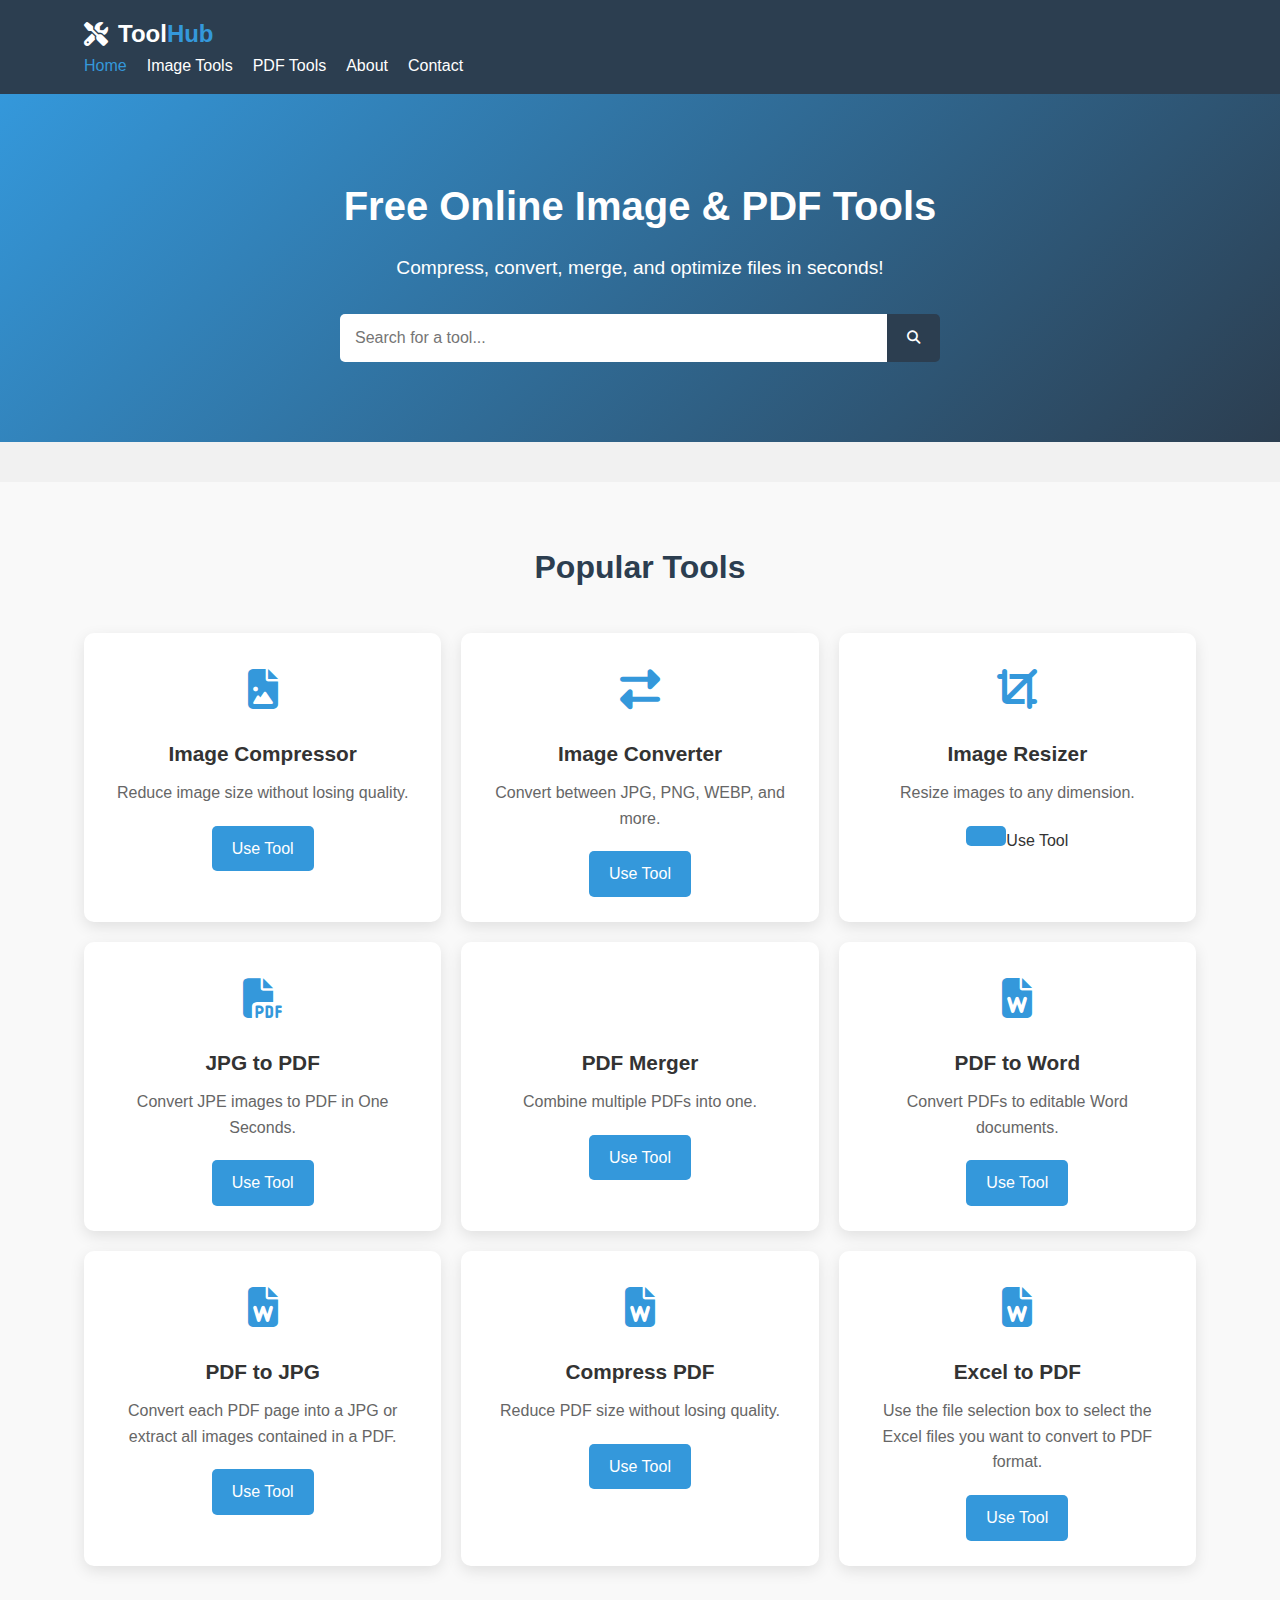
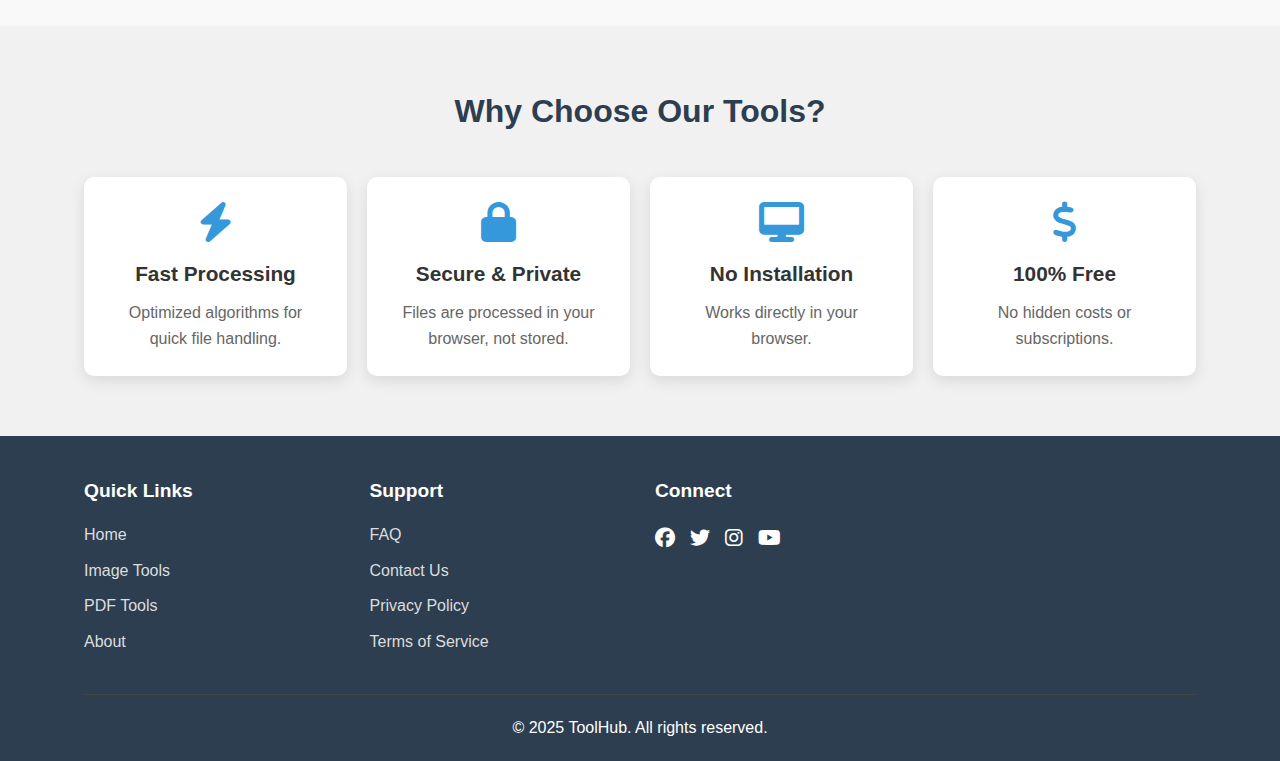
==== index.html @ 3c630be7 "index.html" ====
<!DOCTYPE html>
<html lang="en">
<head>
    <meta charset="UTF-8">
    <meta name="viewport" content="width=device-width, initial-scale=1.0">
    <meta name="description" content="Free online tools for images and PDFs. Compress, convert, merge, and optimize files easily.">
    <meta name="keywords" content="image tools, PDF tools, compress images, merge PDFs, convert files">
    <meta name="author" content="Arman">
    <title>Image & PDF Tools | Free Online Tools</title>
    <link rel="stylesheet" href="https://cdnjs.cloudflare.com/ajax/libs/font-awesome/6.4.0/css/all.min.css">
    <link rel="stylesheet" href="styles.css">
    <!-- Google AdSense -->
    <script async src="https://pagead2.googlesyndication.com/pagead/js/adsbygoogle.js?client=ca-pub-YOUR_AD_UNIT_ID" crossorigin="anonymous"></script>
</head>
<body>
    <!-- Header -->
    <header>
        <div class="container">
            <div class="logo">
                <i class="fas fa-tools"></i>
                <h1>Tool<span>Hub</span></h1>
            </div>
            <nav>
                <ul>
                    <li><a href="#" class="active">Home</a></li>
                    <li><a href="#">Image Tools</a></li>
                    <li><a href="#">PDF Tools</a></li>
                    <li><a href="#">About</a></li>
                    <li><a href="#">Contact</a></li>
                </ul>
            </nav>
            <div class="mobile-menu">
                <i class="fas fa-bars"></i>
            </div>
        </div>
    </header>

    <!-- Hero Section -->
    <section class="hero">
        <div class="container">
            <h2>Free Online Image & PDF Tools</h2>
            <p>Compress, convert, merge, and optimize files in seconds!</p>
            <div class="search-box">
                <input type="text" placeholder="Search for a tool...">
                <button><i class="fas fa-search"></i></button>
            </div>
        </div>
    </section>

    <!-- Ad Banner -->
    <div class="ad-banner">
        <ins class="adsbygoogle"
             style="display:block"
             data-ad-client="ca-pub-YOUR_AD_UNIT_ID"
             data-ad-slot="1234567890"
             data-ad-format="auto"
             data-full-width-responsive="true"></ins>
        <script>
             (adsbygoogle = window.adsbygoogle || []).push({});
        </script>
    </div>

    <!-- Tools Section -->
    <section class="tools">
        <div class="container">
            <h2>Popular Tools</h2>
            <div class="tools-grid">
                <!-- Image Tools -->
               <div class="tool-card">
                    <div class="tool-icon">
                        <i class="fas fa-file-image"></i>
                    </div>
                    <h3>Image Compressor</h3>
                    <p>Reduce image size without losing quality.</p>
                 <a href="Compressor.html/image-compressor" class="btn" target="_blank">Use Tool</a>
                </div>
                <div class="tool-card">
                    <div class="tool-icon">
                        <i class="fas fa-exchange-alt"></i>
                    </div>
                    <h3>Image Converter</h3>
                    <p>Convert between JPG, PNG, WEBP, and more.</p>
                    <a href="https://yourwebsite.com/image-compressor" class="btn" target="_blank">Use Tool</a>

                </div>
                <div class="tool-card">
                    <div class="tool-icon">
                        <i class="fas fa-crop"></i>
                    </div>
                    <h3>Image Resizer</h3>
                    <p>Resize images to any dimension.</p>
                    <link rel="Compressor.html" class="btn" target="_blank">Use Tool</a>

                </div>
                <!-- PDF Tools -->
                <div class="tool-card">
                    <div class="tool-icon">
                        <i class="fas fa-file-pdf"></i>
                    </div>
                    <h3>JPG to PDF</h3>
                    <p>Convert JPE images to PDF in One Seconds.</p>
                    <a href="https://yourwebsite.com/image-compressor" class="btn" target="_blank">Use Tool</a>

                </div>
                <div class="tool-card">
                    <div class="tool-icon">
                        <i class="fas fa-file-merge"></i>
                    </div>
                    <h3>PDF Merger</h3>
                    <p>Combine multiple PDFs into one.</p>
                    <a href="https://yourwebsite.com/image-compressor" class="btn" target="_blank">Use Tool</a>

                </div>
                <div class="tool-card">
                    <div class="tool-icon">
                        <i class="fas fa-file-word"></i>
                    </div>
                    <h3>PDF to Word</h3>
                    <p>Convert PDFs to editable Word documents.</p>
                    <a href="https://yourwebsite.com/image-compressor" class="btn" target="_blank">Use Tool</a> 
                </div>
                <div class="tool-card">
                    <div class="tool-icon">
                        <i class="fas fa-file-word"></i>
                    </div>
                    <h3>PDF to JPG</h3>
                    <p>Convert each PDF page into a JPG or extract all images contained in a PDF.</p>
                    <a href="https://yourwebsite.com/image-compressor" class="btn" target="_blank">Use Tool</a> 
                </div>
                <div class="tool-card">
                    <div class="tool-icon">
                        <i class="fas fa-file-word"></i>
                    </div>
                    <h3>Compress PDF</h3>
                    <p>Reduce PDF size without losing quality.</p>
                    <a href="https://yourwebsite.com/image-compressor" class="btn" target="_blank">Use Tool</a> 
                </div>
                <div class="tool-card">
                    <div class="tool-icon">
                        <i class="fas fa-file-word"></i>
                    </div>
                    <h3>Excel to PDF</h3>
                    <p>Use the file selection box to select the Excel files you want to convert to PDF format.</p>
                    <a href="https://yourwebsite.com/image-compressor" class="btn" target="_blank">Use Tool</a> 
                </div>
            </div>
        </div>
    </section>

    <!-- Features Section -->
    <section class="features">
        <div class="container">
            <h2>Why Choose Our Tools?</h2>
            <div class="features-grid">
                <div class="feature">
                    <i class="fas fa-bolt"></i>
                    <h3>Fast Processing</h3>
                    <p>Optimized algorithms for quick file handling.</p>
                </div>
                <div class="feature">
                    <i class="fas fa-lock"></i>
                    <h3>Secure & Private</h3>
                    <p>Files are processed in your browser, not stored.</p>
                </div>
                <div class="feature">
                    <i class="fas fa-desktop"></i>
                    <h3>No Installation</h3>
                    <p>Works directly in your browser.</p>
                </div>
                <div class="feature">
                    <i class="fas fa-dollar-sign"></i>
                    <h3>100% Free</h3>
                    <p>No hidden costs or subscriptions.</p>
                </div>
            </div>
        </div>
    </section>

    <!-- Footer -->
    <footer>
        <div class="container">
            <div class="footer-links">
                <div class="footer-col">
                    <h3>Quick Links</h3>
                    <ul>
                        <li><a href="#">Home</a></li>
                        <li><a href="#">Image Tools</a></li>
                        <li><a href="#">PDF Tools</a></li>
                        <li><a href="#">About</a></li>
                    </ul>
                </div>
                <div class="footer-col">
                    <h3>Support</h3>
                    <ul>
                        <li><a href="#">FAQ</a></li>
                        <li><a href="#">Contact Us</a></li>
                        <li><a href="#">Privacy Policy</a></li>
                        <li><a href="#">Terms of Service</a></li>
                    </ul>
                </div>
                <div class="footer-col">
                    <h3>Connect</h3>
                    <div class="social-links">
                        <a href="#"><i class="fab fa-facebook"></i></a>
                        <a href="#"><i class="fab fa-twitter"></i></a>
                        <a href="#"><i class="fab fa-instagram"></i></a>
                        <a href="#"><i class="fab fa-youtube"></i></a>
                    </div>
                </div>
            </div>
            <div class="copyright">
                <p>&copy; 2025 ToolHub. All rights reserved.</p>
            </div>
        </div>
    </footer>

    <script src="script.js"></script>
</body>
</html>
---- styles.css ----
/* Global Styles */
* {
    margin: 0;
    padding: 0;
    box-sizing: border-box;
    font-family: 'Segoe UI', Tahoma, Geneva, Verdana, sans-serif;
}

body {
    background-color: #f9f9f9;
    color: #333;
    line-height: 1.6;
}

.container {
    width: 90%;
    max-width: 1200px;
    margin: 0 auto;
    padding: 0 20px;
}

/* Header */
header {
    background-color: #2c3e50;
    color: white;
    padding: 15px 0;
    position: sticky;
    top: 0;
    z-index: 100;
}

.logo {
    display: flex;
    align-items: center;
    gap: 10px;
}

.logo i {
    font-size: 24px;
}

.logo h1 {
    font-size: 24px;
    font-weight: 700;
}

.logo span {
    color: #3498db;
}

nav ul {
    display: flex;
    list-style: none;
    gap: 20px;
}

nav a {
    color: white;
    text-decoration: none;
    font-weight: 500;
    transition: color 0.3s;
}

nav a:hover, nav a.active {
    color: #3498db;
}

.mobile-menu {
    display: none;
    cursor: pointer;
}

/* Hero Section */
.hero {
    background: linear-gradient(135deg, #3498db, #2c3e50);
    color: white;
    text-align: center;
    padding: 80px 0;
}

.hero h2 {
    font-size: 2.5rem;
    margin-bottom: 15px;
}

.hero p {
    font-size: 1.2rem;
    margin-bottom: 30px;
}

.search-box {
    display: flex;
    max-width: 600px;
    margin: 0 auto;
}

.search-box input {
    width: 100%;
    padding: 15px;
    border: none;
    border-radius: 5px 0 0 5px;
    font-size: 16px;
}

.search-box button {
    padding: 15px 20px;
    background: #2c3e50;
    color: white;
    border: none;
    border-radius: 0 5px 5px 0;
    cursor: pointer;
}

.search-box button:hover {
    background: #1a252f;
}

/* Ad Banner */
.ad-banner {
    padding: 20px 0;
    background: #f1f1f1;
    text-align: center;
}

/* Tools Section */
.tools {
    padding: 60px 0;
}

.tools h2 {
    text-align: center;
    margin-bottom: 40px;
    font-size: 2rem;
    color: #2c3e50;
}

.tools-grid {
    display: grid;
    grid-template-columns: repeat(auto-fill, minmax(300px, 1fr));
    gap: 20px;
}

.tool-card {
    background: white;
    border-radius: 10px;
    padding: 25px;
    text-align: center;
    box-shadow: 0 5px 15px rgba(0, 0, 0, 0.1);
    transition: transform 0.3s, box-shadow 0.3s;
}

.tool-card:hover {
    transform: translateY(-5px);
    box-shadow: 0 10px 25px rgba(0, 0, 0, 0.15);
}

.tool-icon {
    font-size: 40px;
    color: #3498db;
    margin-bottom: 15px;
}

.tool-card h3 {
    margin-bottom: 10px;
    font-size: 1.3rem;
}

.tool-card p {
    color: #666;
    margin-bottom: 20px;
}

.btn {
    display: inline-block;
    padding: 10px 20px;
    background: #3498db;
    color: white;
    text-decoration: none;
    border-radius: 5px;
    transition: background 0.3s;
}

.btn:hover {
    background: #2980b9;
}

/* Features Section */
.features {
    padding: 60px 0;
    background: #f1f1f1;
}

.features h2 {
    text-align: center;
    margin-bottom: 40px;
    font-size: 2rem;
    color: #2c3e50;
}

.features-grid {
    display: grid;
    grid-template-columns: repeat(auto-fill, minmax(250px, 1fr));
    gap: 20px;
}

.feature {
    background: white;
    border-radius: 10px;
    padding: 25px;
    text-align: center;
    box-shadow: 0 5px 15px rgba(0, 0, 0, 0.1);
}

.feature i {
    font-size: 40px;
    color: #3498db;
    margin-bottom: 15px;
}

.feature h3 {
    margin-bottom: 10px;
    font-size: 1.3rem;
}

.feature p {
    color: #666;
}

/* Footer */
footer {
    background: #2c3e50;
    color: white;
    padding: 40px 0 20px;
}

.footer-links {
    display: grid;
    grid-template-columns: repeat(auto-fill, minmax(200px, 1fr));
    gap: 30px;
    margin-bottom: 30px;
}

.footer-col h3 {
    margin-bottom: 15px;
    font-size: 1.2rem;
}

.footer-col ul {
    list-style: none;
}

.footer-col ul li {
    margin-bottom: 10px;
}

.footer-col a {
    color: #ddd;
    text-decoration: none;
    transition: color 0.3s;
}

.footer-col a:hover {
    color: #3498db;
}

.social-links {
    display: flex;
    gap: 15px;
}

.social-links a {
    color: white;
    font-size: 20px;
    transition: color 0.3s;
}

.social-links a:hover {
    color: #3498db;
}

.copyright {
    text-align: center;
    padding-top: 20px;
    border-top: 1px solid #444;
}

/* Responsive Design */
@media (max-width: 768px) {
    nav ul {
        display: none;
    }

    .mobile-menu {
        display: block;
    }

    .hero h2 {
        font-size: 2rem;
    }

    .hero p {
        font-size: 1rem;
    }
}
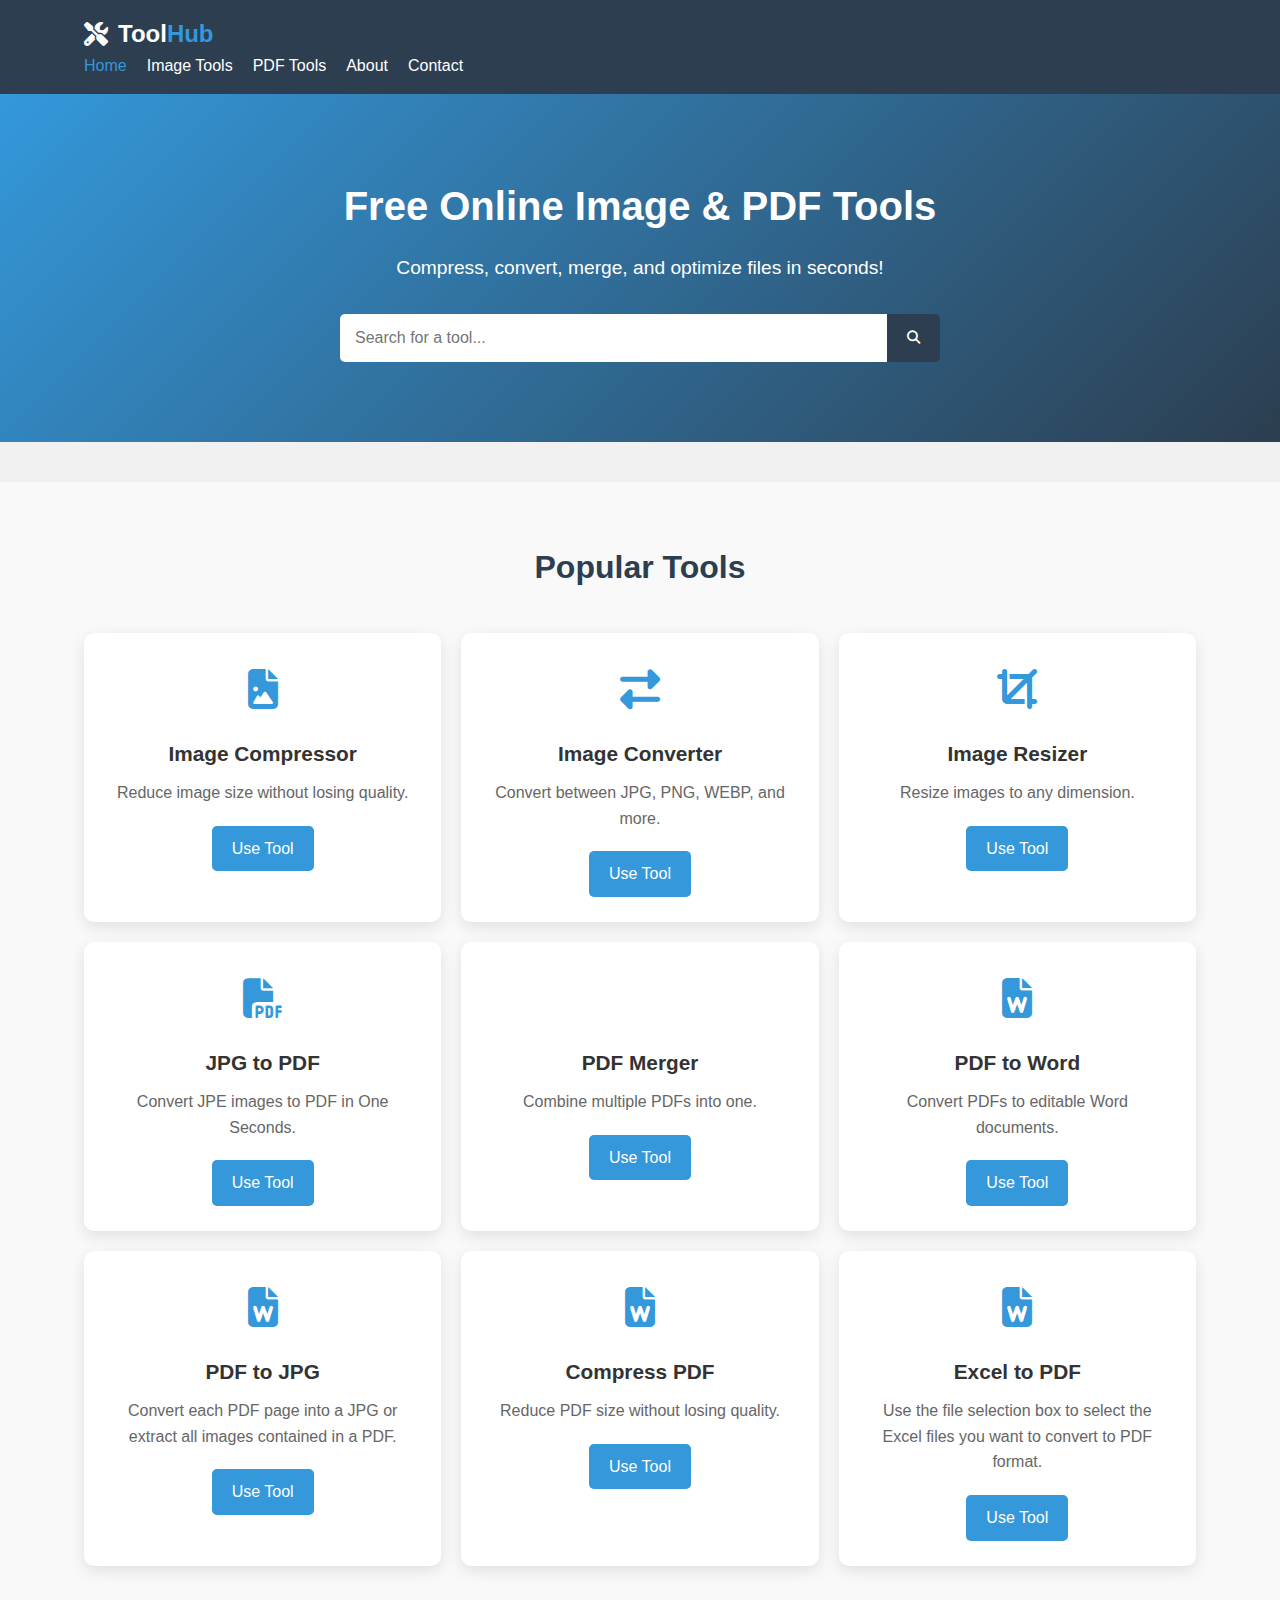
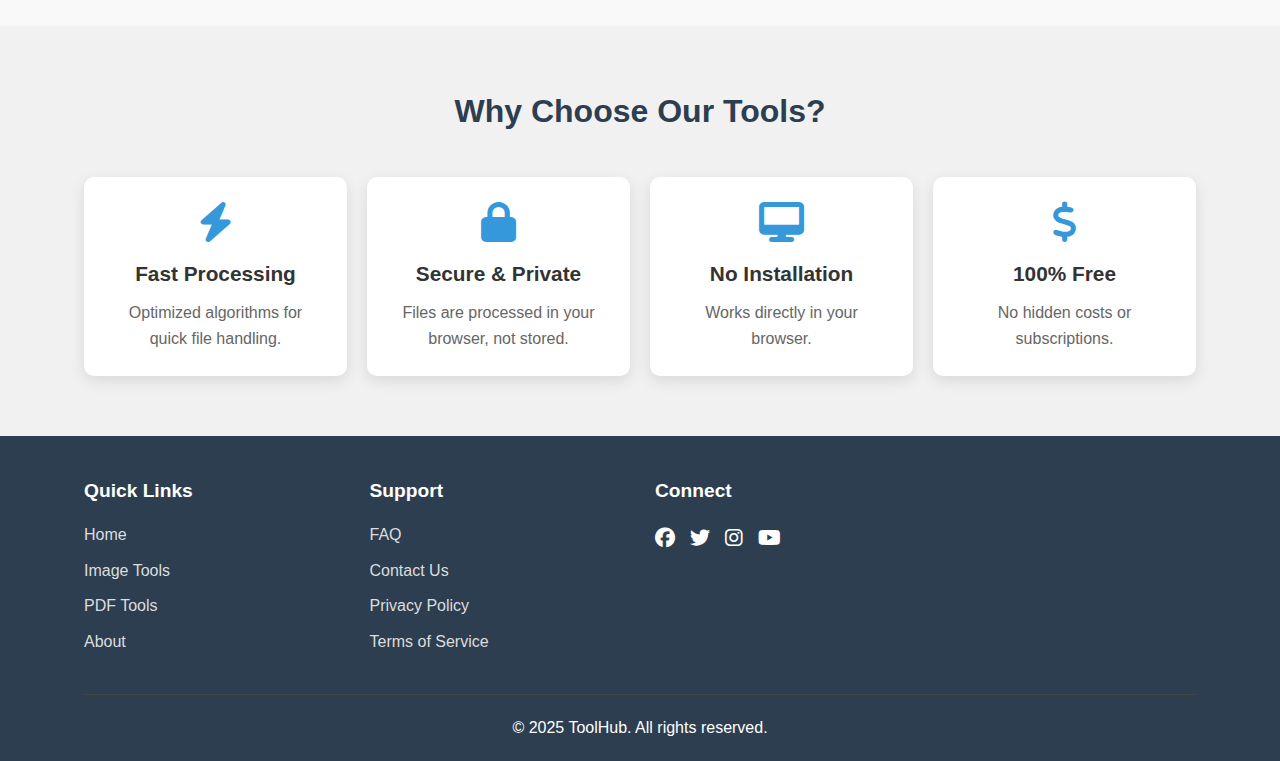
==== commit f5f9308a: "index.html" ====
--- a/index.html
+++ b/index.html
@@ -89,8 +89,7 @@
                     </div>
                     <h3>Image Resizer</h3>
                     <p>Resize images to any dimension.</p>
-                    <link rel="Compressor.html" class="btn" target="_blank">Use Tool</a>
-
+                    <a href="https://yourwebsite.com/image-compressor" class="btn" target="_blank">Use Tool</a>
                 </div>
                 <!-- PDF Tools -->
                 <div class="tool-card">
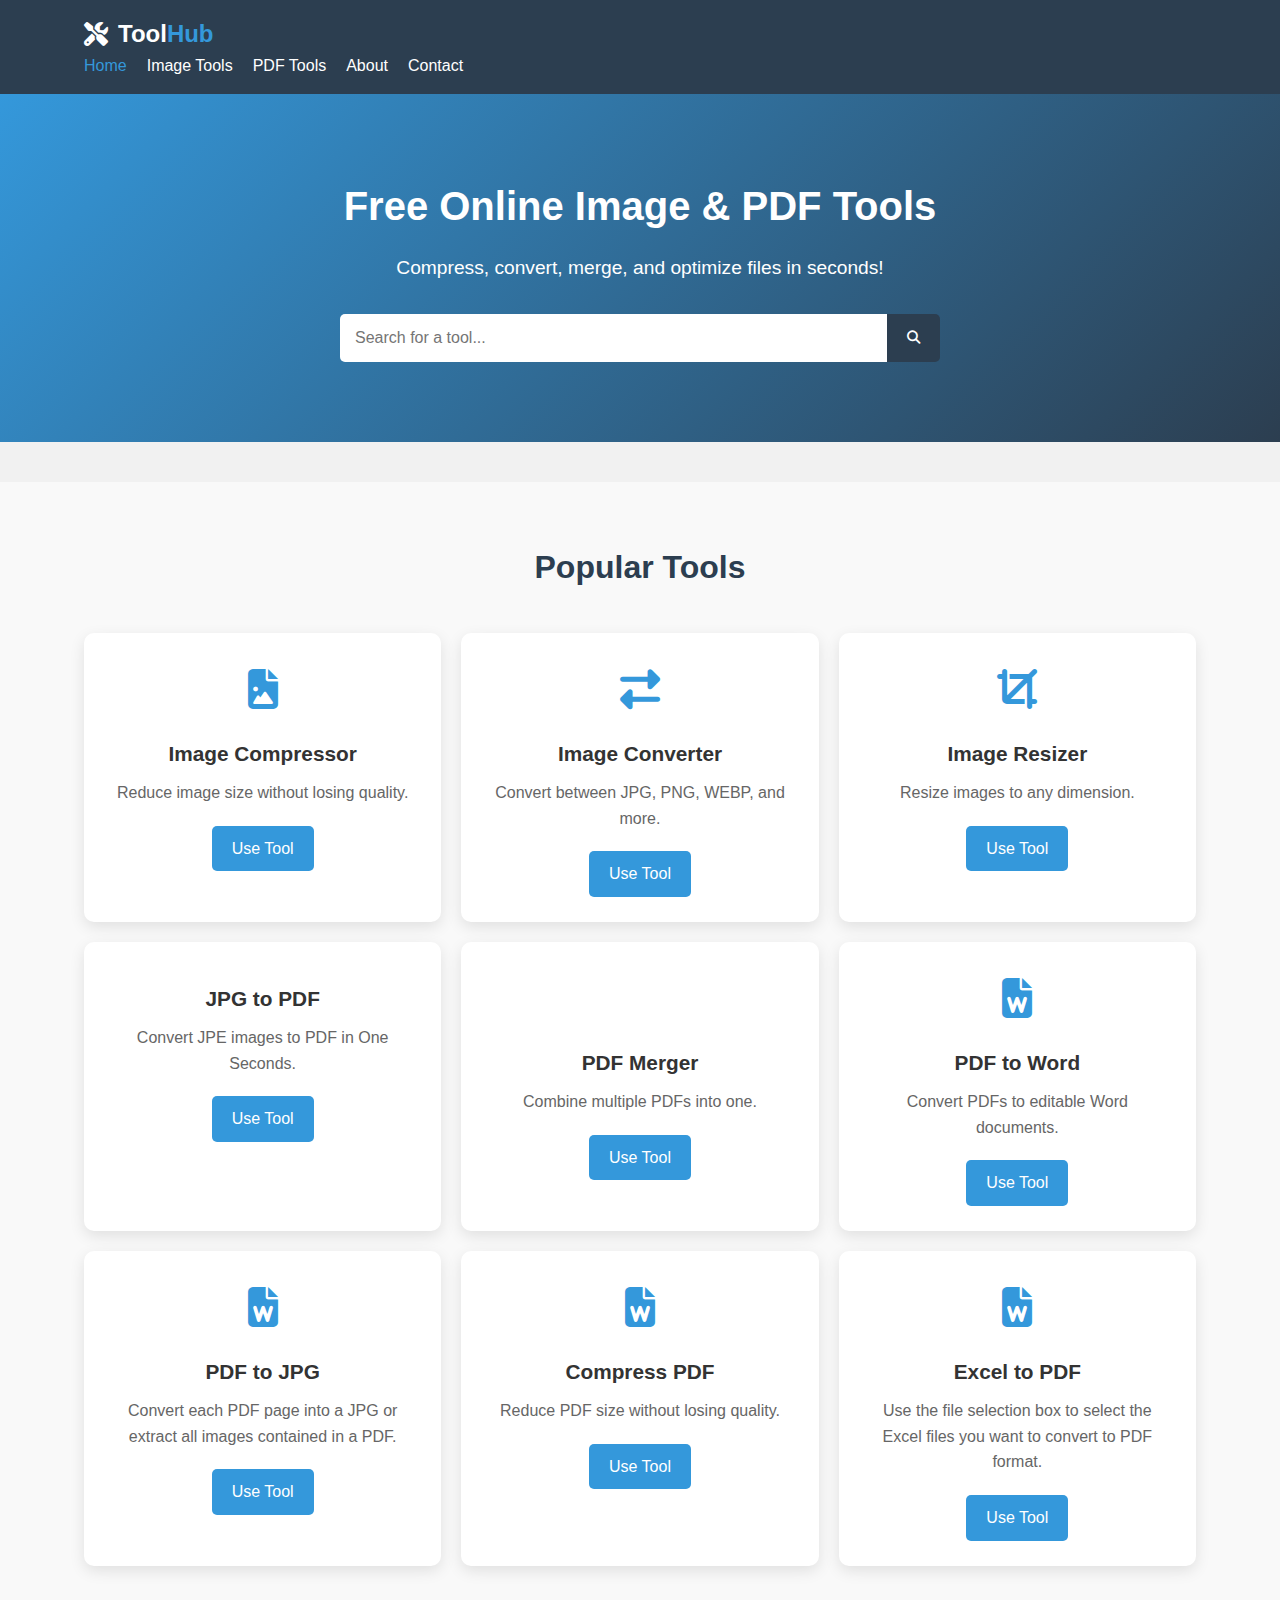
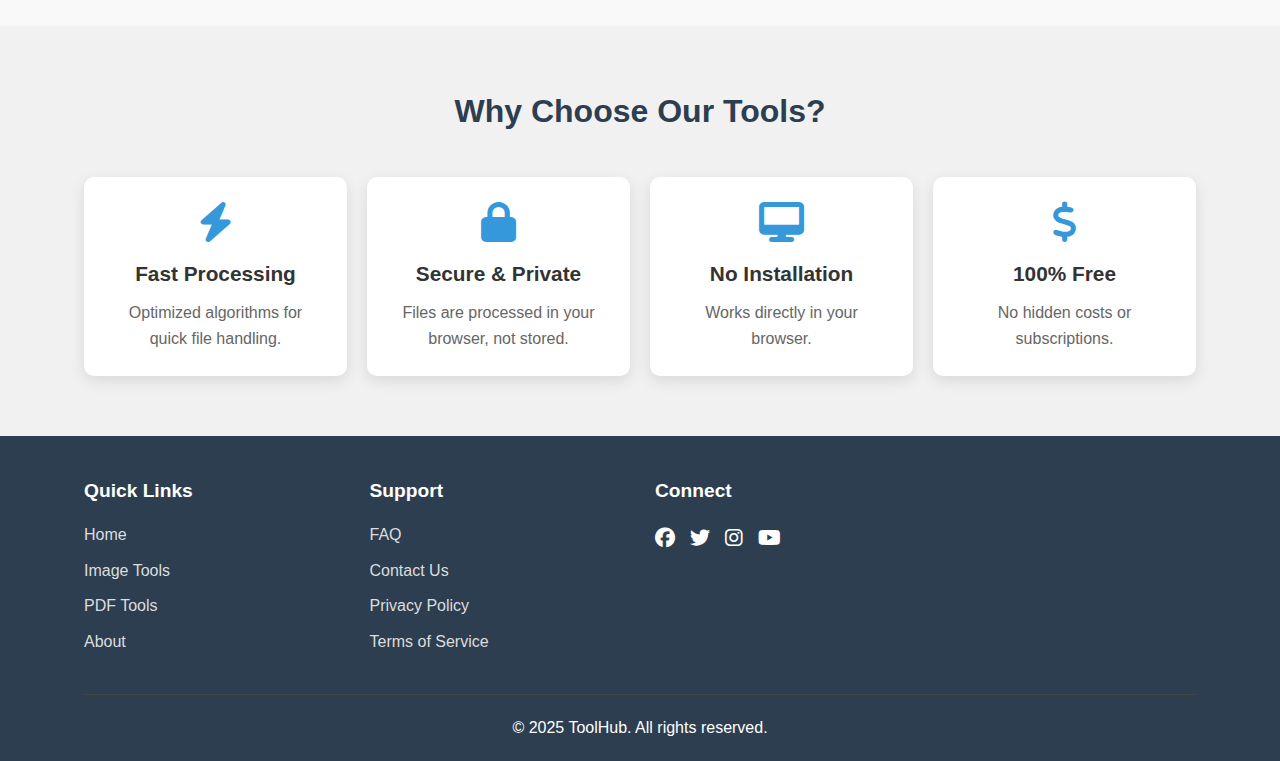
==== commit 08796406: "index.html" ====
--- a/index.html
+++ b/index.html
@@ -72,7 +72,7 @@
                     </div>
                     <h3>Image Compressor</h3>
                     <p>Reduce image size without losing quality.</p>
-                 <a href="Compressor.html/image-compressor" class="btn" target="_blank">Use Tool</a>
+                 <a href="Compressor.html/image-compressor.html" class="btn" target="_blank">Use Tool</a>
                 </div>
                 <div class="tool-card">
                     <div class="tool-icon">
@@ -94,7 +94,7 @@
                 <!-- PDF Tools -->
                 <div class="tool-card">
                     <div class="tool-icon">
-                        <i class="fas fa-file-pdf"></i>
+                        <i class="https://www.google.com/search?q=jpg+to+pdf+image+logo&sca_esv=99055c0d60587faf&udm=2&biw=1366&bih=615&ei=lmHmZ-yPPK_R2roPs8LEgAM&ved=0ahUKEwjssui0sayMAxWvqFYBHTMhETAQ4dUDCBE&uact=5&oq=jpg+to+pdf+image+logo&gs_lp=[base64]&sclient=img#vhid=NVP6ggJx-z03nM&vssid=mosaic"></i>
                     </div>
                     <h3>JPG to PDF</h3>
                     <p>Convert JPE images to PDF in One Seconds.</p>
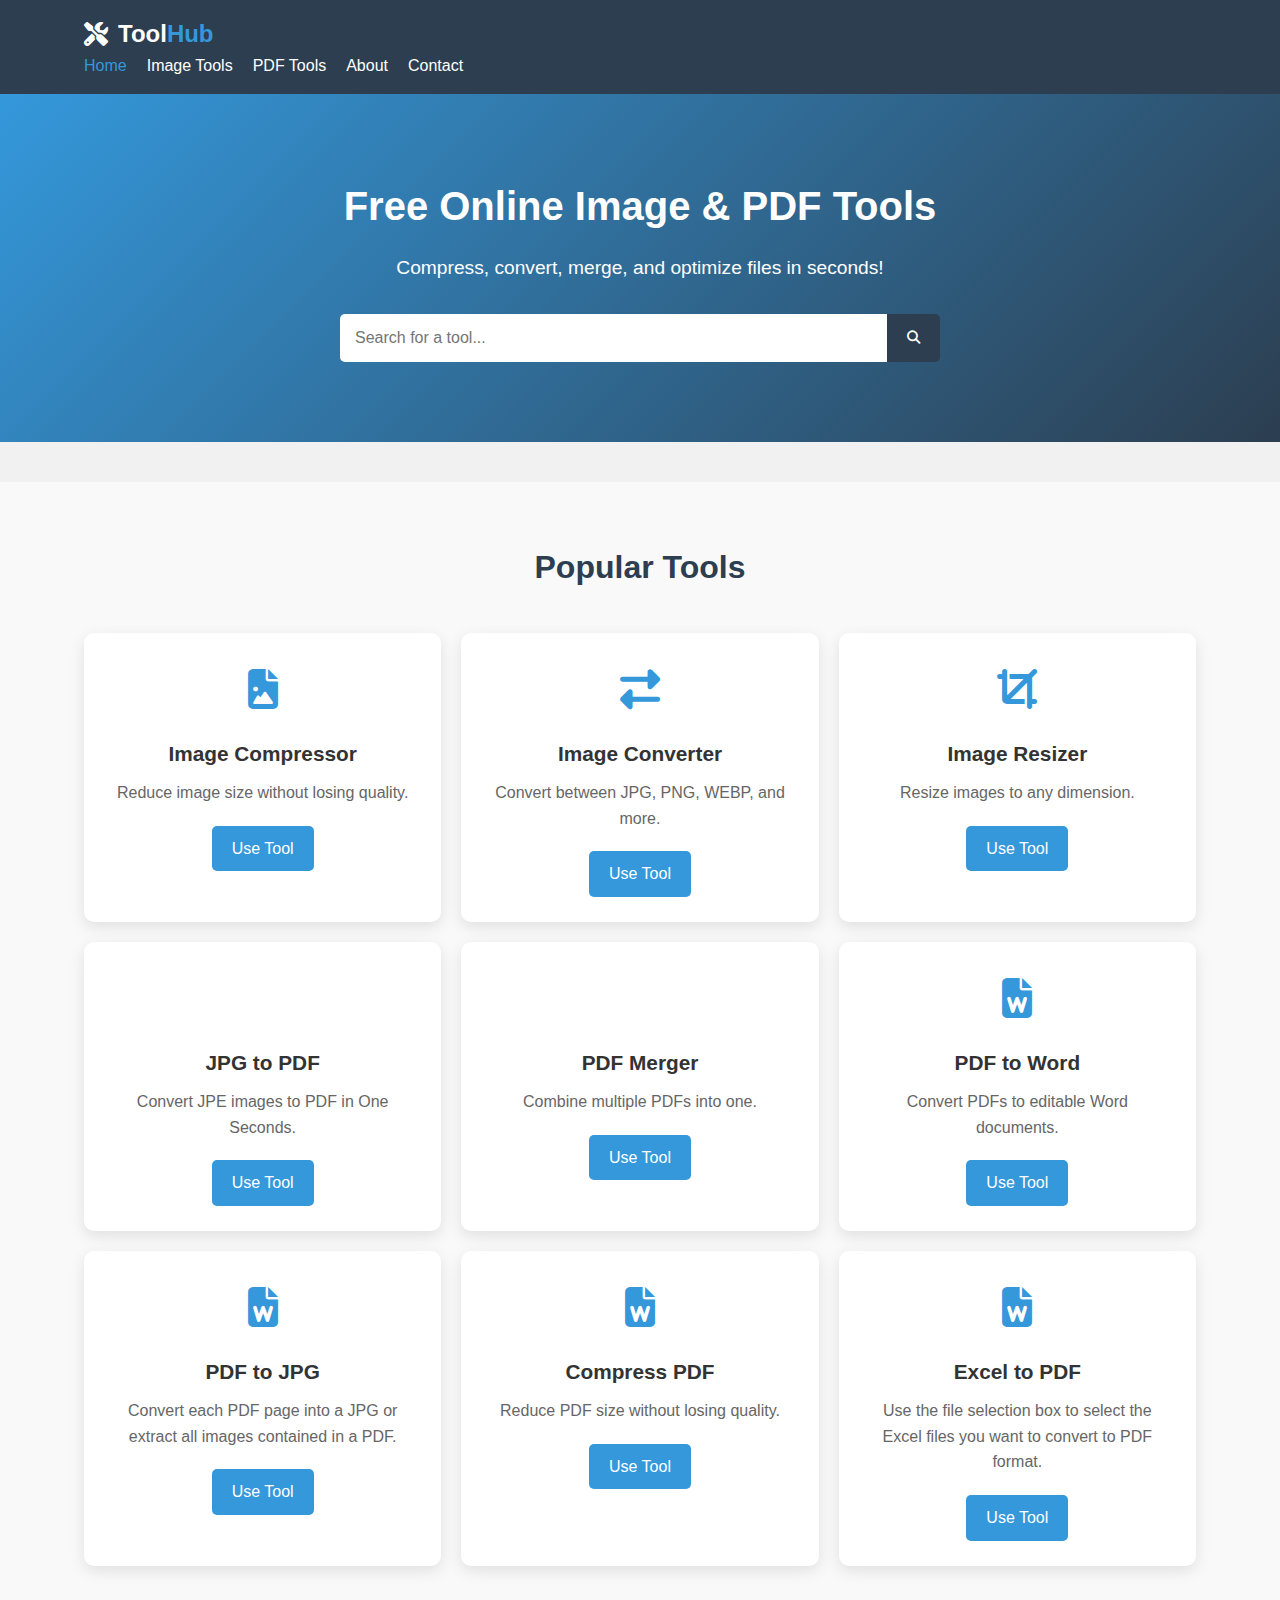
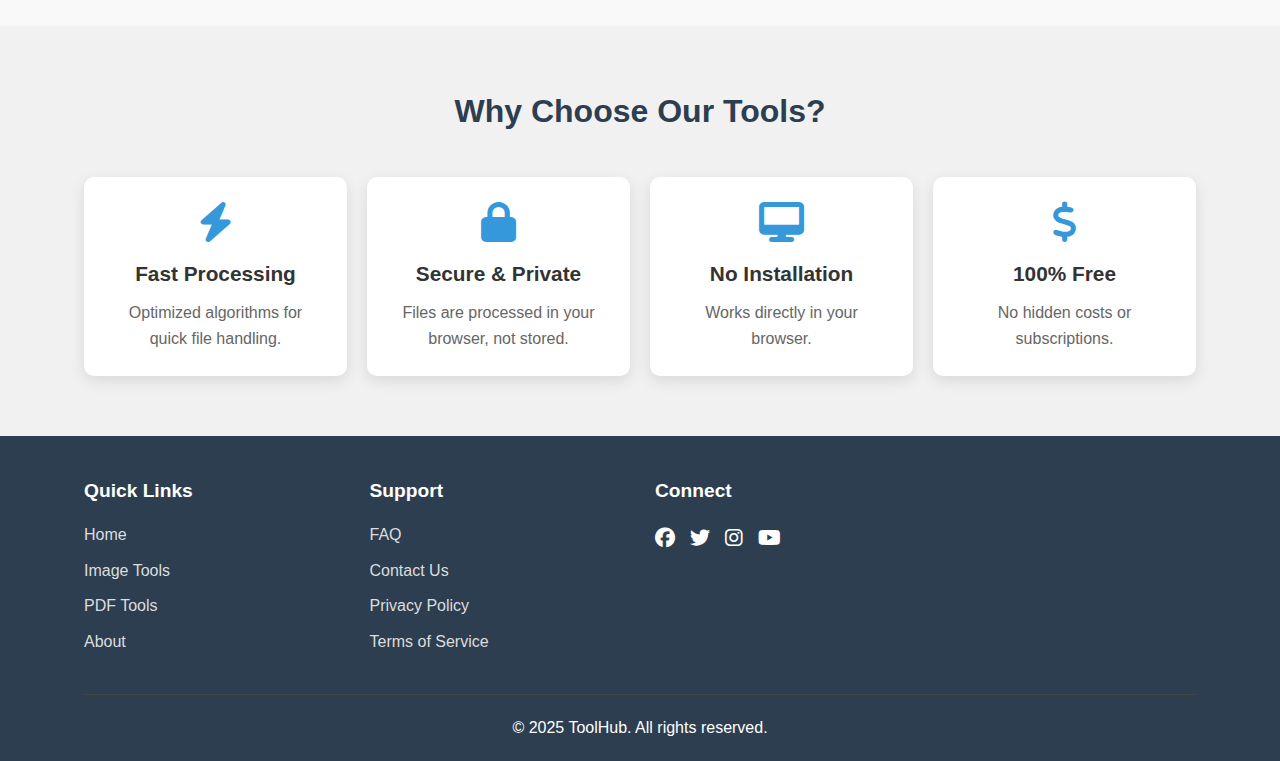
==== commit b9c94f64: "index.html" ====
--- a/index.html
+++ b/index.html
@@ -94,7 +94,7 @@
                 <!-- PDF Tools -->
                 <div class="tool-card">
                     <div class="tool-icon">
-                        <i class="https://www.google.com/search?q=jpg+to+pdf+image+logo&sca_esv=99055c0d60587faf&udm=2&biw=1366&bih=615&ei=lmHmZ-yPPK_R2roPs8LEgAM&ved=0ahUKEwjssui0sayMAxWvqFYBHTMhETAQ4dUDCBE&uact=5&oq=jpg+to+pdf+image+logo&gs_lp=[base64]&sclient=img#vhid=NVP6ggJx-z03nM&vssid=mosaic"></i>
+                        <i class="fas fa-file-https://www.google.com/search?q=jpg+to+pdf+image+logo&sca_esv=99055c0d60587faf&udm=2&biw=1366&bih=615&ei=lmHmZ-yPPK_R2roPs8LEgAM&ved=0ahUKEwjssui0sayMAxWvqFYBHTMhETAQ4dUDCBE&uact=5&oq=jpg+to+pdf+image+logo&gs_lp=[base64]&sclient=img#vhid=NVP6ggJx-z03nM&vssid=mosaic"></i>
                     </div>
                     <h3>JPG to PDF</h3>
                     <p>Convert JPE images to PDF in One Seconds.</p>
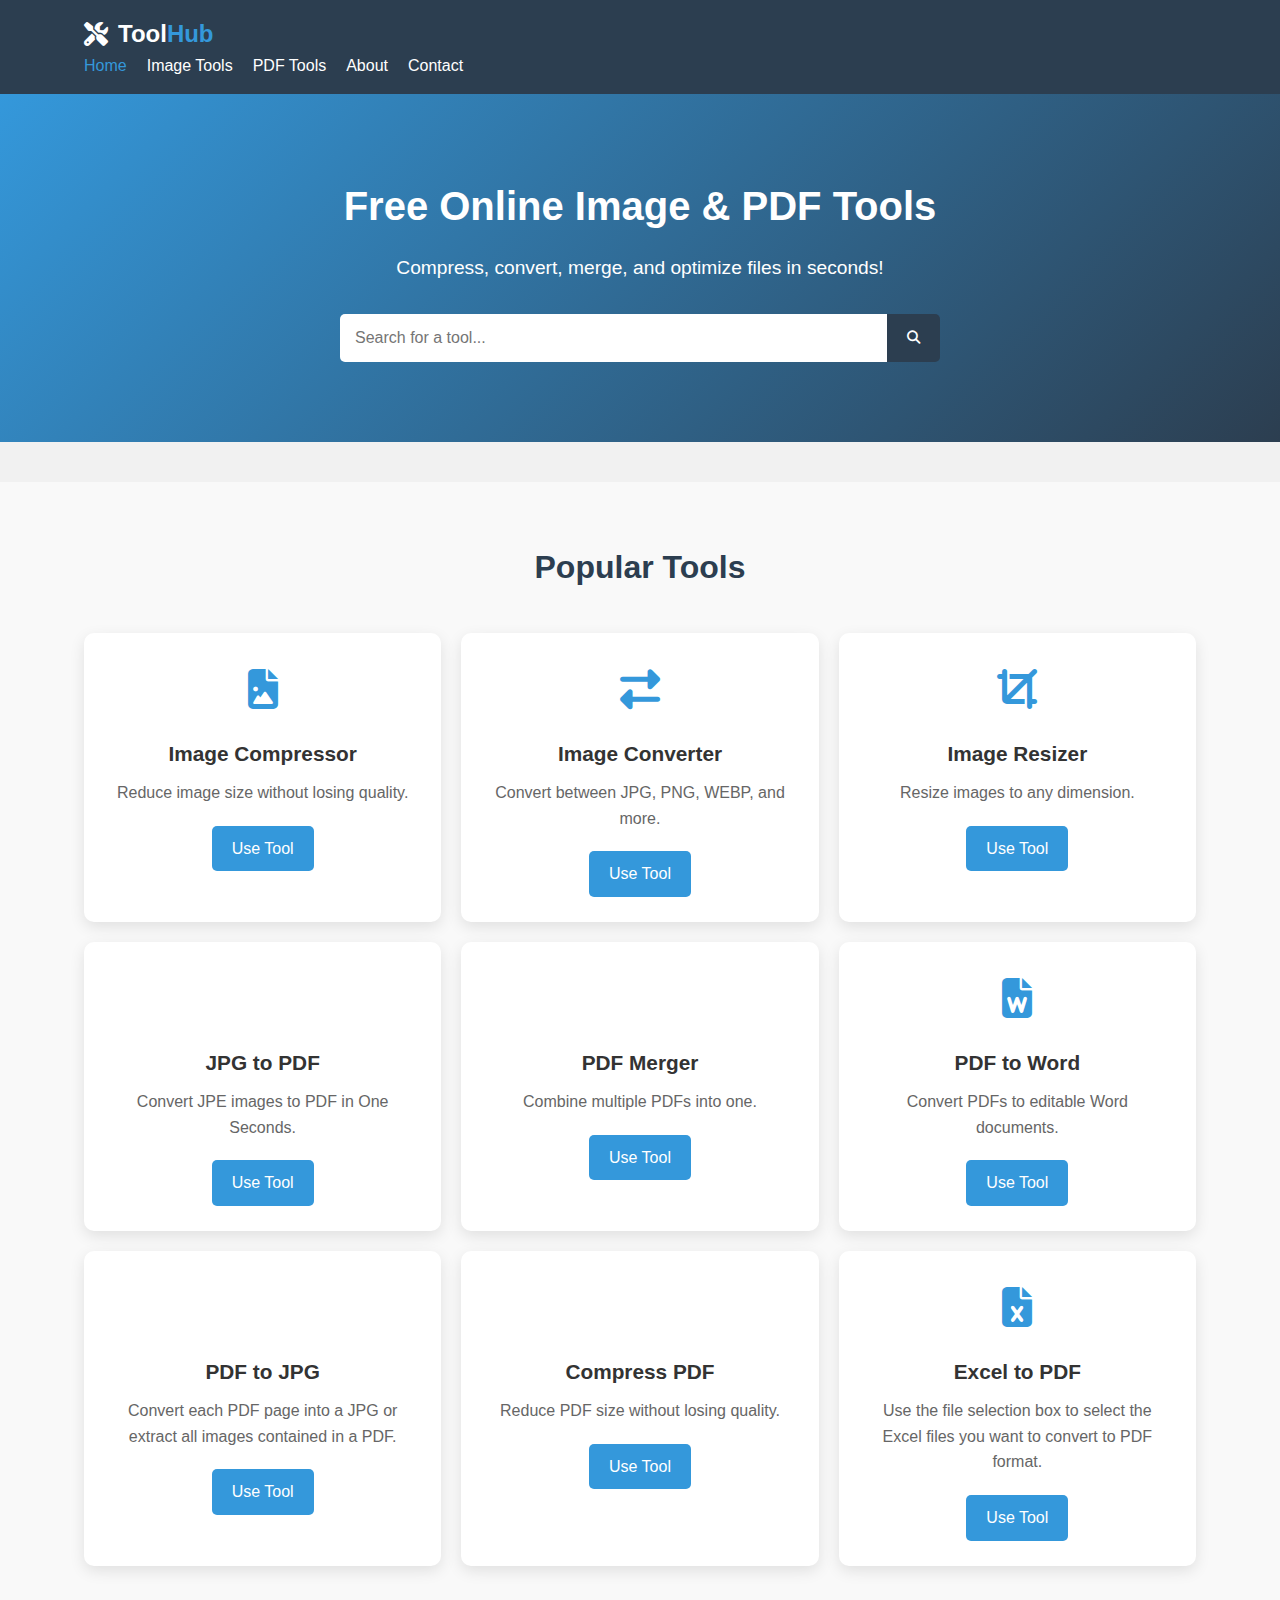
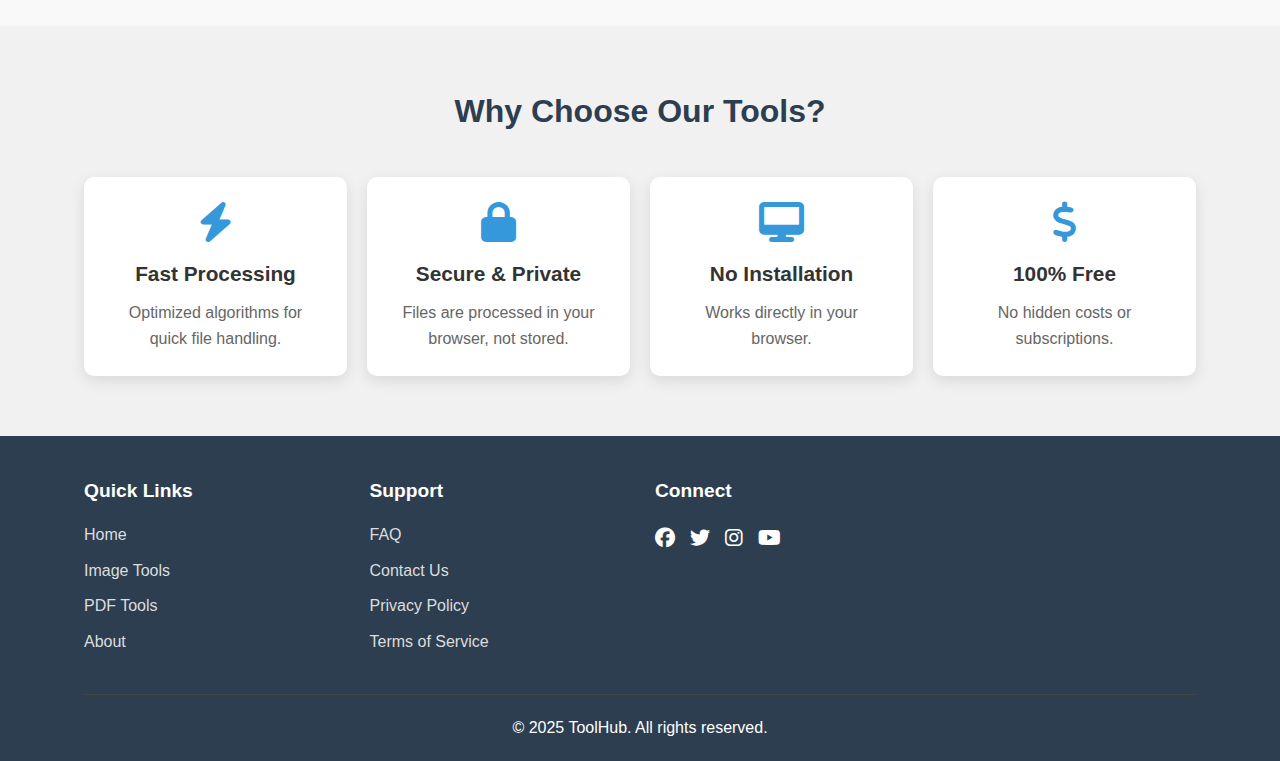
==== commit 9cc7a3e8: "index.html" ====
--- a/index.html
+++ b/index.html
@@ -94,7 +94,7 @@
                 <!-- PDF Tools -->
                 <div class="tool-card">
                     <div class="tool-icon">
-                        <i class="fas fa-file-https://www.google.com/search?q=jpg+to+pdf+image+logo&sca_esv=99055c0d60587faf&udm=2&biw=1366&bih=615&ei=lmHmZ-yPPK_R2roPs8LEgAM&ved=0ahUKEwjssui0sayMAxWvqFYBHTMhETAQ4dUDCBE&uact=5&oq=jpg+to+pdf+image+logo&gs_lp=[base64]&sclient=img#vhid=NVP6ggJx-z03nM&vssid=mosaic"></i>
+                        <i class="fas fa-file-jpf"></i>
                     </div>
                     <h3>JPG to PDF</h3>
                     <p>Convert JPE images to PDF in One Seconds.</p>
@@ -120,7 +120,7 @@
                 </div>
                 <div class="tool-card">
                     <div class="tool-icon">
-                        <i class="fas fa-file-word"></i>
+                        <i class="fas fa-file-jpg"></i>
                     </div>
                     <h3>PDF to JPG</h3>
                     <p>Convert each PDF page into a JPG or extract all images contained in a PDF.</p>
@@ -128,7 +128,7 @@
                 </div>
                 <div class="tool-card">
                     <div class="tool-icon">
-                        <i class="fas fa-file-word"></i>
+                        <i class="fas fa-file-compress-pdf"></i>
                     </div>
                     <h3>Compress PDF</h3>
                     <p>Reduce PDF size without losing quality.</p>
@@ -136,7 +136,7 @@
                 </div>
                 <div class="tool-card">
                     <div class="tool-icon">
-                        <i class="fas fa-file-word"></i>
+                        <i class="fas fa-file-excel"></i>
                     </div>
                     <h3>Excel to PDF</h3>
                     <p>Use the file selection box to select the Excel files you want to convert to PDF format.</p>
